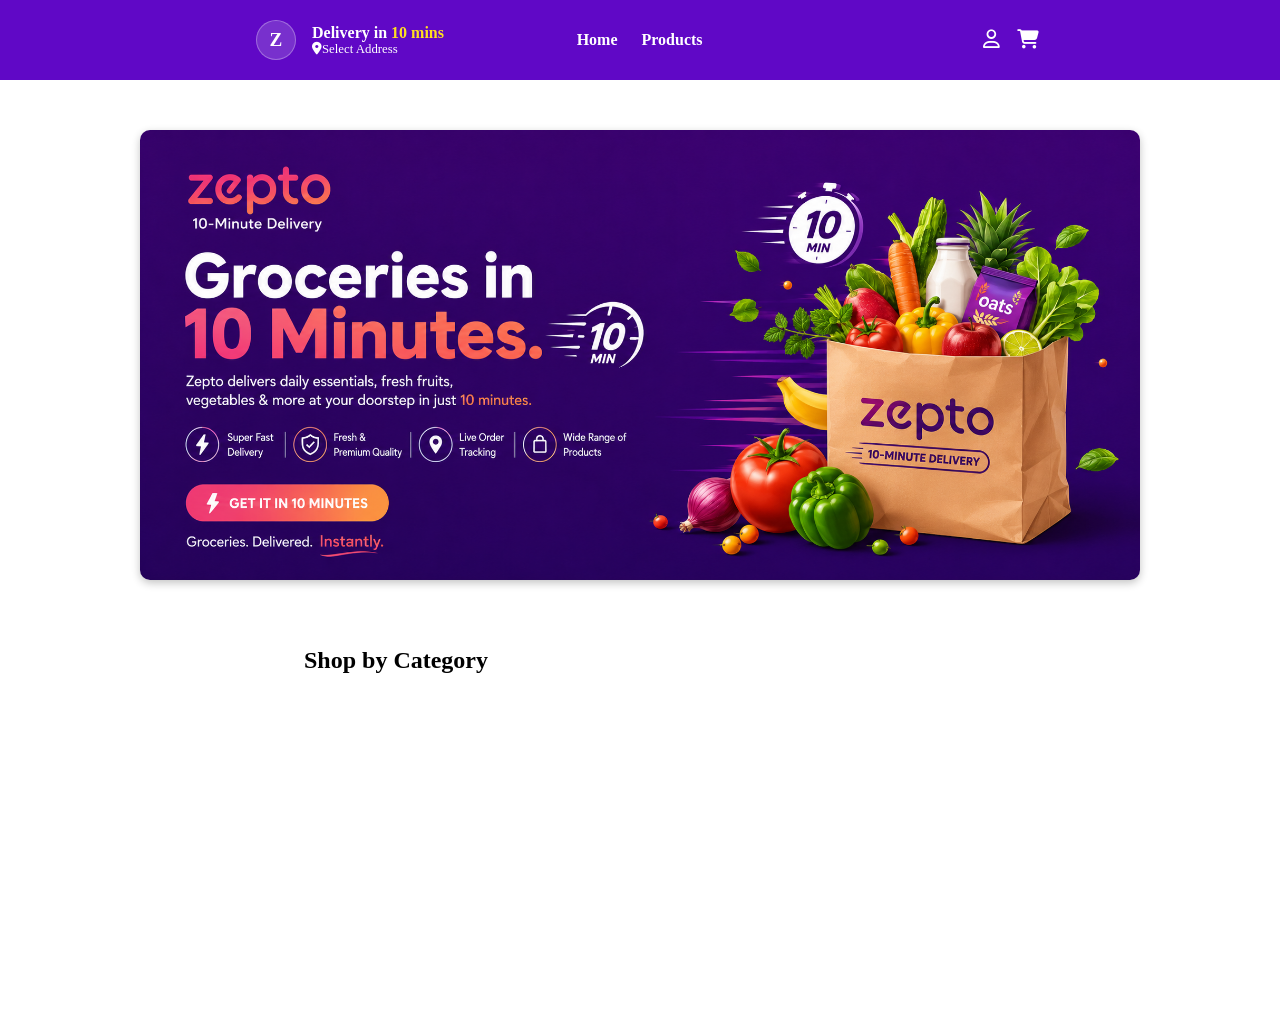
==== index.html @ 0738e37a "Navbar,Products,Categories" ====
<!DOCTYPE html>
<html lang="en">
<head>
    <meta charset="UTF-8">
    <meta name="viewport" content="width=device-width, initial-scale=1.0">
    <title>Zepto Application
    </title>
    <link rel="stylesheet" href="./style.css">
    <link rel="stylesheet" href="https://cdnjs.cloudflare.com/ajax/libs/font-awesome/6.7.2/css/all.min.css">
</head>
<body>
    <nav>
        <section id="nav1">
            <aside id="logo-address">
                <div id="logo">Z

                </div>
                <div id="address">
                    <p>Delivery in <span>10 mins</span></p>
                    <p id="location"><i class="fa-solid fa-location-dot"></i>Select Address</p>
                </div>
            </aside>
            <aside id="links">
                <a href="#">Home</a>
                <a href="#">Products</a>
            </aside>
            <aside id="user-cart">
                <i class="fa-regular fa-user"></i>
                <i class="fa-solid fa-cart-shopping"></i>
            </aside>

        </section>
    </nav>

    <!-- !HEADER -->
  <header>
    <div id="banner-container">
      <img src="./hero-background-1.png" alt="banner1">
      <img src="./hero-background-2.png" alt="banner2">
      <img src="./hero-background-1.png" alt="banner3">
    </div>
  </header>
  <!-- !CATEGORY -->
   <section id="category">
    <article id="category-title">
      <h2>Shop by Category</h2>
    </article>
    <article id="category-items">
    </article>
   </section>

    
    <script src="./script.js"></script>
</body>
</html>
---- style.css ----
@import url('https://fonts.googleapis.com/css2?family=Poppins:ital,wght@0,100;0,200;0,300;0,400;0,500;0,600;0,700;0,800;0,900;1,100;1,200;1,300;1,400;1,500;1,600;1,700;1,800;1,900&display=swap');

*{
    margin: 0;
    box-sizing: border-box;
    font-family: "";

}

/* NAVBAR */

nav{
    padding:0rem 15rem;
    height: 5rem;
    width: 100%;
    background-color: rgb(96,8, 198);
    display: flex;
    flex-direction: column;
    justify-content: center;
}
#nav1{
    flex-basis: 50%;
    display: flex;
}

#logo-address{
    flex-basis: 33.3%;
    display: flex;
    justify-content: flex-start;
    align-items: center;
}

#logo{
    border: 1px solid rgb(255,255,255,0.293);
    height: 40px;
    width: 40px;
    display: flex;
    justify-content: center;
    align-items: center;
    color: #fff;
    font-weight: 600;
    font-size: 1.2rem;
    border-radius: 50%;
    background-color: rgba(226, 228, 235, 0.186);
    margin: 0px 1rem;
}

#address>p:first-child{
    color: #fff;
    font-weight: 600;
}

#address>p:first-child>span{
    color: rgb(255, 223, 32);
}

#location{
    color: #fff;
    font-size: 0.8rem;
    font-weight: 400;
    cursor: pointer;
}


#links{
    flex-basis: 33.3%;
    display: flex;
    justify-content: center;
    align-items: center;
    gap: 1.5rem;
}

#links>a{
    color: #fff;
    text-decoration: none;
    font-weight: 600;
}
#user-cart{
    flex-basis: 33.3%;
    display: flex;
    color: #fff;
    font-size: 1.2rem;
    justify-content: flex-end;
    align-items: center;
    gap: 1.1rem;
}





/* ! HEADER */
header {
  padding: 5rem 0;
  height: 550px;
  display: flex;
  justify-content: center;
  align-items: center;
}

#banner-container {
  height: 450px;
  width: 1000px;
  border-radius: 10px;
  box-shadow: rgba(0, 0, 0, 0.24) 0px 3px 8px;
  display: flex;
  overflow: hidden;
}

#banner-container > img {
  min-height: 100%;
  min-width: 100%;
  animation: slider 5s 100ms ease infinite alternate;
}

@keyframes slider {
  0% {
    transform: translateX(0);
  }
  16.5% {
    transform: translateX(0);
  }
  33% {
    transform: translateX(-100%);
  }
  49.5% {
    transform: translateX(-100%);
  }
  66% {
    transform: translateX(-200%);
  }
  100% {
    transform: translateX(-200%);
  }
}

/* !CATEGORY */
#category {
  height: 400px;
  display: flex;
  flex-direction: column;
  padding: 0 18rem;
}
#category-title {
  flex-basis: 15%;
  padding: 0px 1rem;
  display: flex;
  justify-content: flex-start;
  align-items: center;
}

#category-items {
  flex-basis: 85%;
  display: flex;
  flex-wrap: wrap;
  justify-content: space-evenly;
  align-items: center;
}
.category-card {
  height: 7rem;
  width: 7rem;
  /* border: 2px solid red; */
  display: flex;
  flex-direction: column;
  justify-content: space-evenly;
  align-items: center;
}

.category-img {
  height: 3.5rem;
  width: 3.5rem;
  display: flex;
  justify-content: center;
  align-items: center;
  border-radius:10px;
  background-color: #ff0000;
}
.category-name {
  font-size: 0.66rem;
  font-weight: 600;
  text-align: center;
  word-break: break-all;
}
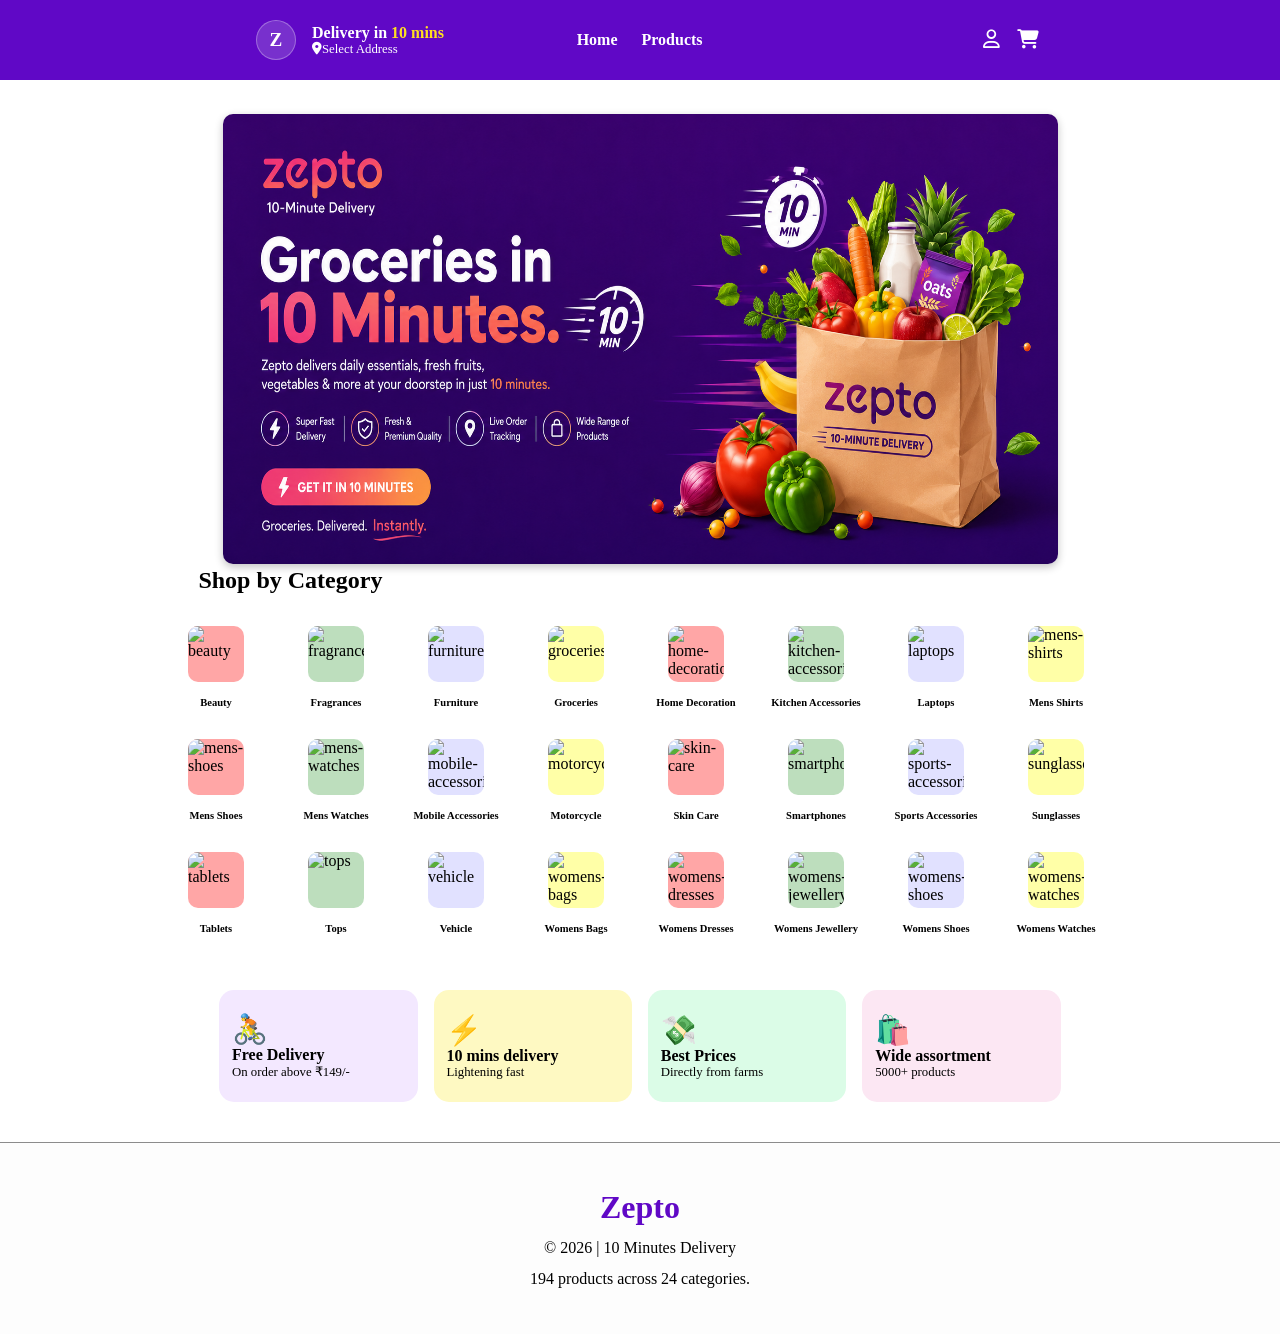
==== commit 63049880: "Products,Ctegories" ====
--- a/index.html
+++ b/index.html
@@ -37,7 +37,7 @@
     <div id="banner-container">
       <img src="./hero-background-1.png" alt="banner1">
       <img src="./hero-background-2.png" alt="banner2">
-      <img src="./hero-background-1.png" alt="banner3">
+      <img src="./zepto1.jpg" alt="banner3">
     </div>
   </header>
   <!-- !CATEGORY -->
@@ -49,6 +49,43 @@
     </article>
    </section>
 
+   <!-- !HIGHLIGHTS -->
+  
+   <section id="highlights">
+    <div class="highlight-container one">
+      <p class="highlight-icon">🚴</p>
+      <p class="highlight-title">Free Delivery</p>
+      <p class="highlight-description">On order above ₹149/-</p>
+    </div>
+    <div class="highlight-container two">
+      <p class="highlight-icon">⚡</p>
+      <p class="highlight-title">10 mins delivery</p>
+      <p class="highlight-description">Lightening fast</p>
+    </div>
+    <div class="highlight-container three">
+      <p class="highlight-icon">💸</p>
+      <p class="highlight-title">Best Prices</p>
+      <p class="highlight-description">Directly from farms</p>
+    </div>
+    <div class="highlight-container four">
+      <p class="highlight-icon">🛍️</p>
+      <p class="highlight-title">Wide assortment</p>
+      <p class="highlight-description">5000+ products</p>
+    </div>
+  </section>
+  <!-- !FOOTER -->
+   <footer>
+    <h2>Zepto</h2>
+    <p>&copy; 2026 | 10 Minutes Delivery</p>
+    <p>194 products across 24 categories.</p>
+   </footer>
+
+
+
+
+
+
+
     
     <script src="./script.js"></script>
 </body>
--- a/style.css
+++ b/style.css
@@ -17,7 +17,13 @@
     display: flex;
     flex-direction: column;
     justify-content: center;
-}
+    position: fixed;
+     
+}
+     
+     
+
+
 #nav1{
     flex-basis: 50%;
     display: flex;
@@ -85,26 +91,28 @@
     gap: 1.1rem;
 }
 
-
-
-
-
 /* ! HEADER */
 header {
+
   padding: 5rem 0;
   height: 550px;
   display: flex;
   justify-content: center;
   align-items: center;
+  padding-top: 13rem;
+ 
+  
 }
 
 #banner-container {
   height: 450px;
-  width: 1000px;
+  width: 835px;
+  
   border-radius: 10px;
   box-shadow: rgba(0, 0, 0, 0.24) 0px 3px 8px;
   display: flex;
   overflow: hidden;
+  
 }
 
 #banner-container > img {
@@ -139,7 +147,7 @@
   height: 400px;
   display: flex;
   flex-direction: column;
-  padding: 0 18rem;
+  padding: 0 10rem;
 }
 #category-title {
   flex-basis: 15%;
@@ -147,6 +155,7 @@
   display: flex;
   justify-content: flex-start;
   align-items: center;
+  padding-left:2.4rem;
 }
 
 #category-items {
@@ -154,6 +163,8 @@
   display: flex;
   flex-wrap: wrap;
   justify-content: space-evenly;
+  display: grid;
+  grid-template-columns: repeat(8, 1fr);
   align-items: center;
 }
 .category-card {
@@ -166,6 +177,19 @@
   align-items: center;
 }
 
+#category-items > .category-card:nth-child(4n + 1) > .category-img {
+  background-color: rgba(255, 0, 0, 0.348);
+}
+#category-items > .category-card:nth-child(4n + 2) > .category-img {
+  background-color: rgba(0, 128, 0, 0.257);
+}
+#category-items > .category-card:nth-child(4n + 3) > .category-img {
+  background-color: rgba(0, 0, 255, 0.119);
+}
+#category-items > .category-card:nth-child(4n + 4) > .category-img {
+  background-color: rgba(255, 255, 0, 0.345);
+}
+
 .category-img {
   height: 3.5rem;
   width: 3.5rem;
@@ -173,11 +197,81 @@
   justify-content: center;
   align-items: center;
   border-radius:10px;
+  border-radius: 10px;
   background-color: #ff0000;
+}
+.category-img>img{
+  height: 100%;
+  width: 100%;
+  object-fit: cover;
+  border-radius: 10px;
 }
 .category-name {
   font-size: 0.66rem;
   font-weight: 600;
   text-align: center;
   word-break: break-all;
-}+}
+
+/* ! HIGHLIGHTS */
+#highlights {
+  height: 12rem;
+  width: 100%;
+  display: flex;
+  justify-content: center;
+  align-items: center;
+  gap: 1rem;
+}
+.highlight-container {
+  height: 7rem;
+  width: 12.4rem;
+  border-radius: 15px;
+  display: flex;
+  flex-direction: column;
+  justify-content: center;
+  padding-left: 0.8rem;
+}
+.one {
+  background-color: rgb(243, 232, 255);
+}
+.two {
+  background-color: rgb(254, 249, 194);
+}
+.three {
+  background-color: rgb(219, 252, 231);
+}
+.four {
+  background-color: rgb(252, 231, 243);
+}
+.highlight-icon {
+  font-size: 1.8rem;
+}
+.highlight-title {
+  font-weight: 600;
+}
+.highlight-description {
+  font-weight: 300;
+  font-size: 0.8rem;
+}
+/* !FOOTER */
+footer {
+  height: 12rem;
+  width: 100%;
+  display: flex;
+  flex-direction: column;
+  justify-content: center;
+  align-items: center;
+  gap: 0.8rem;
+  border-top: 1px solid rgba(0, 0, 0, 0.449);
+  background-color: rgb(253, 253, 253);
+}
+
+footer > h2 {
+  color: rgb(96, 8, 198);
+  font-size: 2rem;
+  font-weight: 800;
+}
+
+footer > p {
+  font-size: 1rem;
+}
